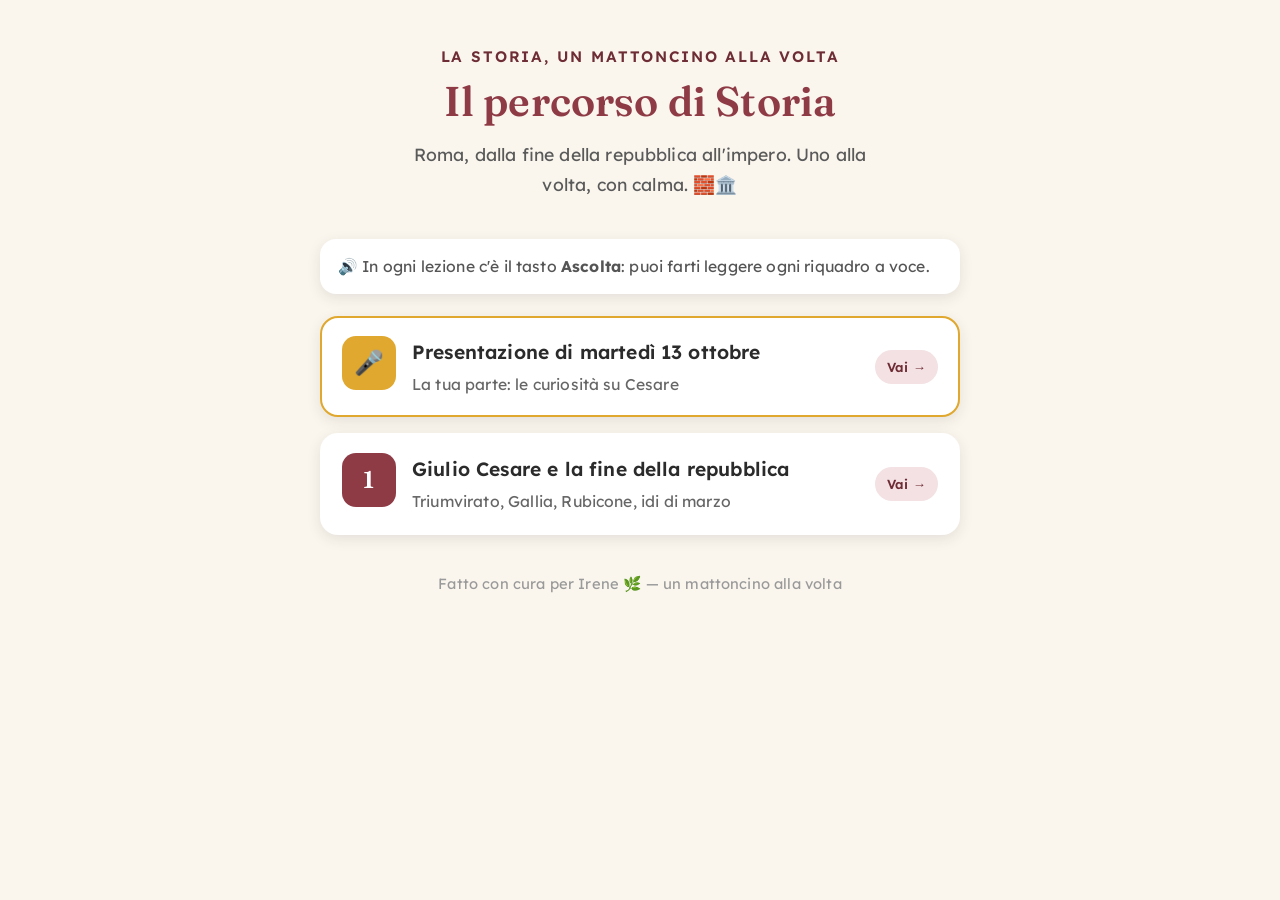
==== index.html @ 6f087c42 "Storia di Irene: mattoncino Cesare (slide della prof) + pagina della slide 'Curiosita' su Cesare' pe" ====
<!DOCTYPE html>
<html lang="it">
<head>
<meta charset="UTF-8">
<meta name="viewport" content="width=device-width, initial-scale=1.0">
<title>Storia di Irene — Percorso</title>
<link rel="manifest" href="manifest.json">
<meta name="theme-color" content="#FAF6EE">
<meta name="apple-mobile-web-app-capable" content="yes">
<meta name="apple-mobile-web-app-status-bar-style" content="default">
<meta name="apple-mobile-web-app-title" content="Storia di Irene">
<link rel="apple-touch-icon" href="icon-180.png">
<link rel="icon" type="image/png" sizes="192x192" href="icon-192.png">
<link rel="preconnect" href="https://fonts.googleapis.com">
<link rel="preconnect" href="https://fonts.gstatic.com" crossorigin>
<link href="https://fonts.googleapis.com/css2?family=Lexend:wght@400;500;600;700&family=Fraunces:opsz,wght@9..144,500;9..144,600&display=swap" rel="stylesheet">
<style>
  :root{
    --crema:#FAF6EE; --inchiostro:#2B2B2B;
    --accent:#8E3B46; --accent-scuro:#6E2C35;
    --azzurro:#7FB3C8; --verde:#5BA17A; --giallo:#E0A82E;
    --ombra:rgba(43,43,43,0.10);
  }
  *{margin:0;padding:0;box-sizing:border-box;}
  body{font-family:'Lexend',sans-serif;background:var(--crema);color:var(--inchiostro);
    line-height:1.7;letter-spacing:0.01em;padding:24px 16px 60px;min-height:100vh;}
  .wrap{max-width:640px;margin:0 auto;}
  header{text-align:center;margin:20px 0 40px;}
  .occhiello{font-size:0.95rem;font-weight:600;color:var(--accent-scuro);
    text-transform:uppercase;letter-spacing:0.12em;margin-bottom:8px;}
  h1{font-family:'Fraunces',serif;font-weight:600;font-size:2.6rem;line-height:1.15;margin-bottom:14px;color:var(--accent);}
  .sub{font-size:1.1rem;color:#5a5a5a;max-width:460px;margin:0 auto;}
  .step{display:flex;align-items:stretch;gap:16px;text-decoration:none;color:inherit;
    background:#fff;border-radius:18px;padding:18px 20px;margin-bottom:16px;
    box-shadow:0 4px 14px var(--ombra);border:2px solid transparent;
    transition:transform .15s ease,box-shadow .15s ease,border-color .15s ease;}
  .step:hover{transform:translateY(-3px);box-shadow:0 10px 24px var(--ombra);border-color:var(--accent);}
  .num{flex-shrink:0;width:54px;height:54px;border-radius:14px;display:flex;align-items:center;
    justify-content:center;font-family:'Fraunces',serif;font-size:1.5rem;font-weight:600;color:#fff;}
  .c1{background:var(--accent);} .c2{background:#B5703A;} .c3{background:#5B8DB8;} .c4{background:var(--azzurro);} .c5{background:var(--giallo);}
  .info{flex:1;min-width:0;}
  .info h2{font-size:1.2rem;font-weight:600;margin-bottom:2px;}
  .info p{font-size:0.98rem;color:#666;}
  .badge{flex-shrink:0;align-self:center;font-size:0.82rem;font-weight:600;
    padding:6px 12px;border-radius:99px;white-space:nowrap;background:#F3E1E3;color:var(--accent-scuro);}
  .nota{background:#fff;border-radius:16px;padding:14px 18px;margin:0 0 22px;box-shadow:0 4px 14px var(--ombra);font-size:0.98rem;color:#555;}
  footer{text-align:center;margin-top:36px;font-size:0.92rem;color:#9a9a9a;}
</style>
</head>
<body>
<div class="wrap">
  <header>
    <div class="occhiello">La storia, un mattoncino alla volta</div>
    <h1>Il percorso di Storia</h1>
    <p class="sub">Roma, dalla fine della repubblica all'impero. Uno alla volta, con calma. 🧱🏛️</p>
  </header>

  <div class="nota">🔊 In ogni lezione c'è il tasto <b>Ascolta</b>: puoi farti leggere ogni riquadro a voce.</div>

  <a class="step" href="presentazione-cesare.html" style="border-color:var(--giallo)">
    <div class="num c5">🎤</div>
    <div class="info"><h2>Presentazione di martedì 13 ottobre</h2><p>La tua parte: le curiosità su Cesare</p></div>
    <span class="badge">Vai →</span>
  </a>

  <a class="step" href="cesare.html">
    <div class="num c1">1</div>
    <div class="info"><h2>Giulio Cesare e la fine della repubblica</h2><p>Triumvirato, Gallia, Rubicone, idi di marzo</p></div>
    <span class="badge">Vai →</span>
  </a>

  <footer>Fatto con cura per Irene 🌿 — un mattoncino alla volta</footer>
</div>

<script>
  if ('serviceWorker' in navigator) {
    navigator.serviceWorker.register('./service-worker.js');
  }
</script>
</body>
</html>
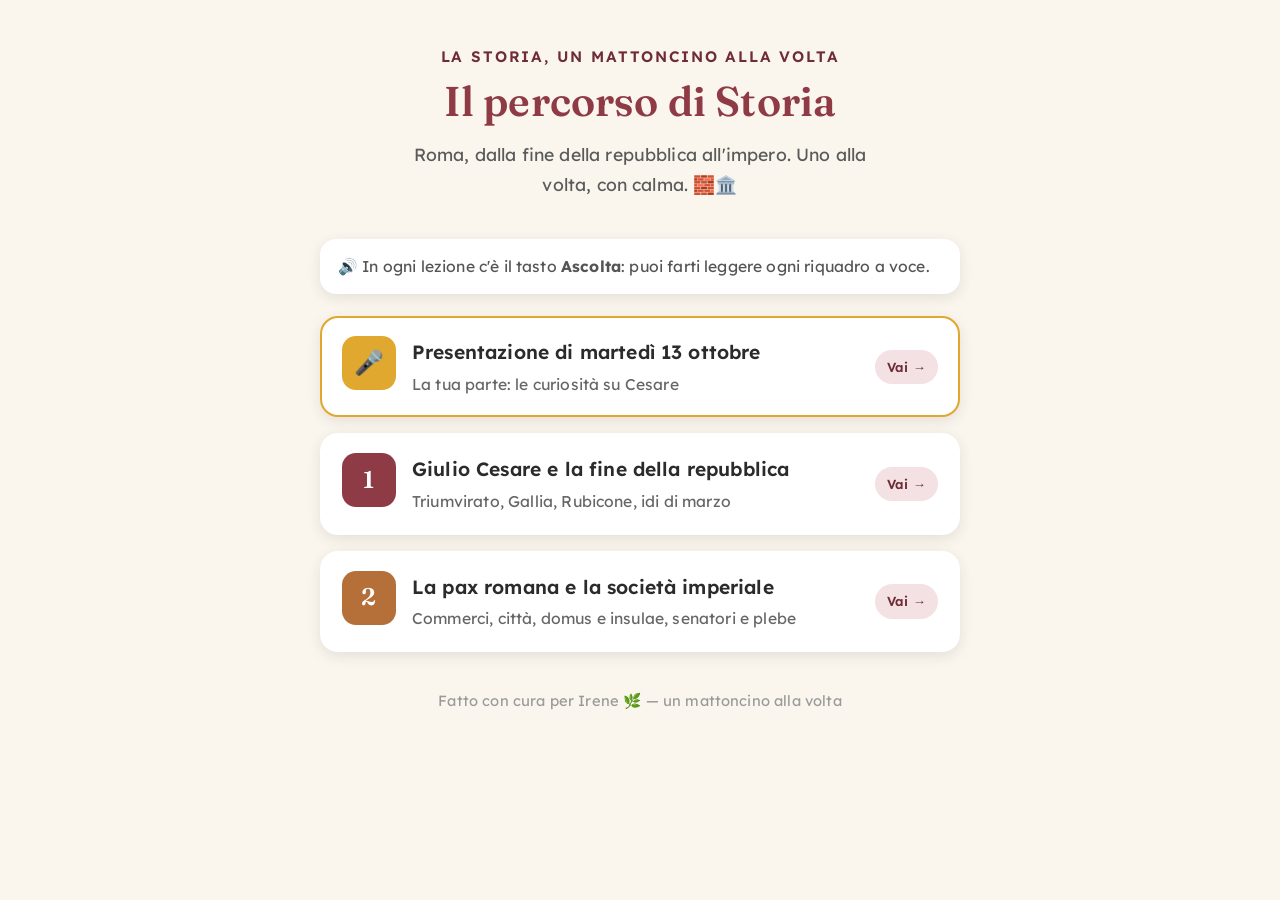
==== commit c9ed15ec: "Mattoncino 2: la pax romana e la società imperiale (slide della prof, vol.2 L1) + allenamento + 10 a" ====
--- a/index.html
+++ b/index.html
@@ -69,6 +69,12 @@
     <span class="badge">Vai →</span>
   </a>
 
+  <a class="step" href="pax-romana.html">
+    <div class="num c2">2</div>
+    <div class="info"><h2>La pax romana e la società imperiale</h2><p>Commerci, città, domus e insulae, senatori e plebe</p></div>
+    <span class="badge">Vai →</span>
+  </a>
+
   <footer>Fatto con cura per Irene 🌿 — un mattoncino alla volta</footer>
 </div>
 
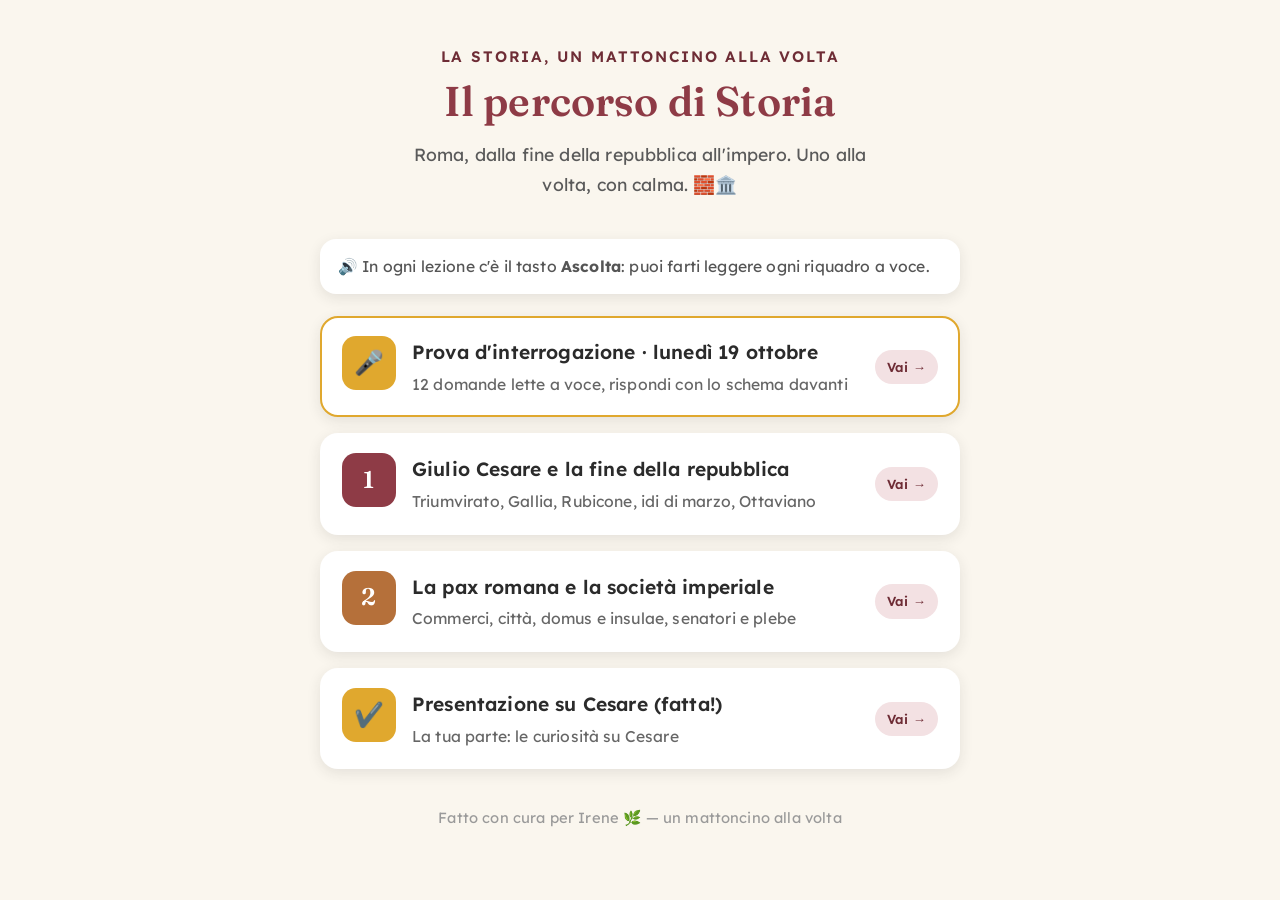
==== commit 762f1844: "Interrogazione anticipata a lunedi 19/10: prova d'interrogazione a voce + Ottaviano nel mattoncino C" ====
--- a/index.html
+++ b/index.html
@@ -57,21 +57,27 @@
 
   <div class="nota">🔊 In ogni lezione c'è il tasto <b>Ascolta</b>: puoi farti leggere ogni riquadro a voce.</div>
 
-  <a class="step" href="presentazione-cesare.html" style="border-color:var(--giallo)">
+  <a class="step" href="prova-interrogazione.html" style="border-color:var(--giallo)">
     <div class="num c5">🎤</div>
-    <div class="info"><h2>Presentazione di martedì 13 ottobre</h2><p>La tua parte: le curiosità su Cesare</p></div>
+    <div class="info"><h2>Prova d'interrogazione · lunedì 19 ottobre</h2><p>12 domande lette a voce, rispondi con lo schema davanti</p></div>
     <span class="badge">Vai →</span>
   </a>
 
   <a class="step" href="cesare.html">
     <div class="num c1">1</div>
-    <div class="info"><h2>Giulio Cesare e la fine della repubblica</h2><p>Triumvirato, Gallia, Rubicone, idi di marzo</p></div>
+    <div class="info"><h2>Giulio Cesare e la fine della repubblica</h2><p>Triumvirato, Gallia, Rubicone, idi di marzo, Ottaviano</p></div>
     <span class="badge">Vai →</span>
   </a>
 
   <a class="step" href="pax-romana.html">
     <div class="num c2">2</div>
     <div class="info"><h2>La pax romana e la società imperiale</h2><p>Commerci, città, domus e insulae, senatori e plebe</p></div>
+    <span class="badge">Vai →</span>
+  </a>
+
+  <a class="step" href="presentazione-cesare.html">
+    <div class="num c5">✔️</div>
+    <div class="info"><h2>Presentazione su Cesare (fatta!)</h2><p>La tua parte: le curiosità su Cesare</p></div>
     <span class="badge">Vai →</span>
   </a>
 
